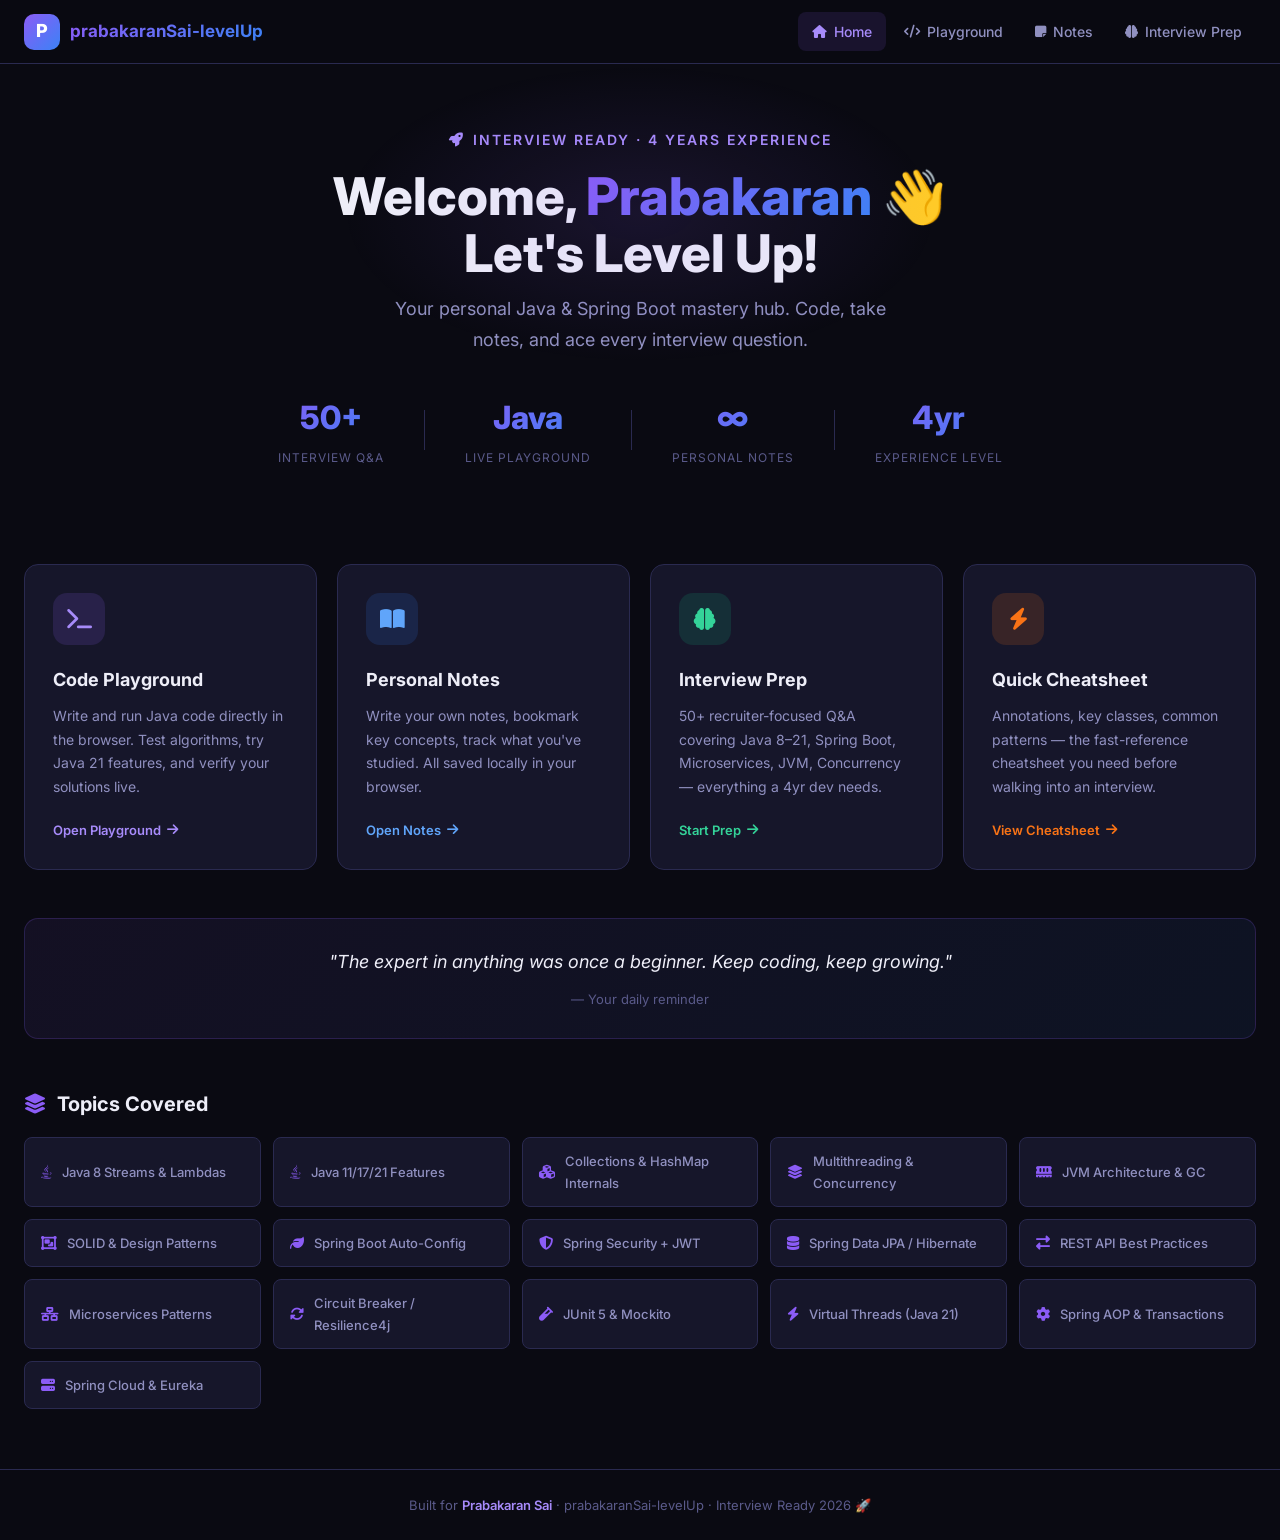
==== index.html @ 243d2703 "Initial commit - prabakaranSai-levelUp website ava & Spring Boot interview prep website with: - Cod" ====
<!DOCTYPE html>
<html lang="en">
<head>
  <meta charset="UTF-8" />
  <meta name="viewport" content="width=device-width, initial-scale=1.0" />
  <title>prabakaranSai-levelUp</title>
  <link rel="stylesheet" href="style.css" />
  <link rel="stylesheet" href="https://cdnjs.cloudflare.com/ajax/libs/font-awesome/6.5.0/css/all.min.css" />
  <style>
    /* ---- Hero ---- */
    .hero {
      padding: 64px 0 48px;
      text-align: center;
      position: relative;
    }
    .hero::before {
      content: '';
      position: absolute;
      top: 0; left: 50%; transform: translateX(-50%);
      width: 600px; height: 300px;
      background: radial-gradient(ellipse, rgba(139,92,246,0.12) 0%, transparent 70%);
      pointer-events: none;
    }
    .hero-greeting {
      font-size: 14px;
      font-weight: 600;
      color: var(--purple-light);
      letter-spacing: 2px;
      text-transform: uppercase;
      margin-bottom: 16px;
      display: flex;
      align-items: center;
      justify-content: center;
      gap: 8px;
    }
    .hero-title {
      font-size: 52px;
      font-weight: 800;
      line-height: 1.1;
      margin-bottom: 12px;
    }
    .hero-title .gradient-text {
      background: var(--gradient);
      -webkit-background-clip: text;
      -webkit-text-fill-color: transparent;
      background-clip: text;
    }
    .hero-subtitle {
      color: var(--text-secondary);
      font-size: 18px;
      max-width: 540px;
      margin: 0 auto 36px;
    }
    .hero-stats {
      display: flex;
      align-items: center;
      justify-content: center;
      gap: 40px;
      margin-bottom: 48px;
      flex-wrap: wrap;
    }
    .stat {
      text-align: center;
    }
    .stat-value {
      font-size: 32px;
      font-weight: 800;
      background: var(--gradient);
      -webkit-background-clip: text;
      -webkit-text-fill-color: transparent;
      background-clip: text;
    }
    .stat-label {
      font-size: 12px;
      color: var(--text-muted);
      text-transform: uppercase;
      letter-spacing: 1px;
      margin-top: 2px;
    }
    .stat-divider {
      width: 1px;
      height: 40px;
      background: var(--border);
    }

    /* ---- Feature Cards ---- */
    .features-grid {
      display: grid;
      grid-template-columns: repeat(auto-fit, minmax(280px, 1fr));
      gap: 20px;
      margin-bottom: 48px;
    }
    .feature-card {
      background: var(--bg-card);
      border: 1px solid var(--border);
      border-radius: var(--radius);
      padding: 28px;
      text-decoration: none;
      color: inherit;
      transition: all 0.3s;
      position: relative;
      overflow: hidden;
      display: block;
    }
    .feature-card::before {
      content: '';
      position: absolute;
      inset: 0;
      opacity: 0;
      transition: opacity 0.3s;
    }
    .feature-card.purple-card::before { background: radial-gradient(ellipse at 30% 30%, rgba(139,92,246,0.08), transparent 60%); }
    .feature-card.blue-card::before   { background: radial-gradient(ellipse at 30% 30%, rgba(59,130,246,0.08), transparent 60%); }
    .feature-card.green-card::before  { background: radial-gradient(ellipse at 30% 30%, rgba(16,185,129,0.08), transparent 60%); }
    .feature-card.orange-card::before { background: radial-gradient(ellipse at 30% 30%, rgba(249,115,22,0.08), transparent 60%); }
    .feature-card:hover::before { opacity: 1; }
    .feature-card:hover {
      border-color: var(--border-light);
      transform: translateY(-4px);
      box-shadow: var(--shadow-card);
    }
    .feature-card.purple-card:hover { border-color: rgba(139,92,246,0.4); box-shadow: var(--glow-purple); }
    .feature-card.blue-card:hover   { border-color: rgba(59,130,246,0.4);  box-shadow: var(--glow-blue); }
    .feature-card.green-card:hover  { border-color: rgba(16,185,129,0.4); }
    .feature-card.orange-card:hover { border-color: rgba(249,115,22,0.4); }

    .feature-icon {
      width: 52px;
      height: 52px;
      border-radius: 14px;
      display: flex;
      align-items: center;
      justify-content: center;
      font-size: 22px;
      margin-bottom: 20px;
    }
    .feature-card.purple-card .feature-icon { background: rgba(139,92,246,0.15); color: var(--purple-light); }
    .feature-card.blue-card   .feature-icon { background: rgba(59,130,246,0.15);  color: var(--blue-light); }
    .feature-card.green-card  .feature-icon { background: rgba(16,185,129,0.15);  color: var(--green-light); }
    .feature-card.orange-card .feature-icon { background: rgba(249,115,22,0.15);  color: var(--orange); }

    .feature-title {
      font-size: 18px;
      font-weight: 700;
      margin-bottom: 8px;
    }
    .feature-desc {
      color: var(--text-secondary);
      font-size: 14px;
      line-height: 1.7;
      margin-bottom: 20px;
    }
    .feature-link {
      font-size: 13px;
      font-weight: 600;
      display: flex;
      align-items: center;
      gap: 6px;
      transition: gap 0.2s;
    }
    .feature-card.purple-card .feature-link { color: var(--purple-light); }
    .feature-card.blue-card   .feature-link { color: var(--blue-light); }
    .feature-card.green-card  .feature-link { color: var(--green-light); }
    .feature-card.orange-card .feature-link { color: var(--orange); }
    .feature-card:hover .feature-link { gap: 10px; }

    /* ---- Topics Overview ---- */
    .topics-section {
      margin-bottom: 60px;
    }
    .topics-grid {
      display: grid;
      grid-template-columns: repeat(auto-fill, minmax(200px, 1fr));
      gap: 12px;
    }
    .topic-chip {
      background: var(--bg-card);
      border: 1px solid var(--border);
      border-radius: var(--radius-sm);
      padding: 12px 16px;
      display: flex;
      align-items: center;
      gap: 10px;
      font-size: 13px;
      font-weight: 500;
      color: var(--text-secondary);
      transition: all 0.2s;
      cursor: default;
    }
    .topic-chip:hover {
      border-color: var(--purple);
      color: var(--text-primary);
      background: rgba(139,92,246,0.05);
    }
    .topic-chip i { font-size: 14px; color: var(--purple); }

    /* ---- Quote ---- */
    .quote-card {
      background: linear-gradient(135deg, rgba(139,92,246,0.08), rgba(59,130,246,0.08));
      border: 1px solid rgba(139,92,246,0.2);
      border-radius: var(--radius);
      padding: 28px 32px;
      text-align: center;
      margin-bottom: 48px;
    }
    .quote-text {
      font-size: 18px;
      font-style: italic;
      color: var(--text-primary);
      line-height: 1.7;
      margin-bottom: 10px;
    }
    .quote-author {
      font-size: 13px;
      color: var(--text-muted);
    }

    /* ---- Footer ---- */
    footer {
      border-top: 1px solid var(--border);
      padding: 24px;
      text-align: center;
      color: var(--text-muted);
      font-size: 13px;
    }
    footer span { color: var(--purple-light); font-weight: 600; }

    @media (max-width: 600px) {
      .hero-title { font-size: 32px; }
      .hero-stats { gap: 20px; }
      .stat-divider { display: none; }
    }
  </style>
</head>
<body>

  <!-- NAVBAR -->
  <nav class="navbar">
    <a href="index.html" class="nav-brand">
      <div class="nav-logo">P</div>
      <span class="nav-title">prabakaranSai-levelUp</span>
    </a>
    <ul class="nav-links">
      <li><a href="index.html" class="active"><i class="fas fa-home"></i> <span>Home</span></a></li>
      <li><a href="playground.html"><i class="fas fa-code"></i> <span>Playground</span></a></li>
      <li><a href="notes.html"><i class="fas fa-sticky-note"></i> <span>Notes</span></a></li>
      <li><a href="interview.html"><i class="fas fa-brain"></i> <span>Interview Prep</span></a></li>
    </ul>
  </nav>

  <!-- HERO -->
  <div class="container">
    <div class="hero fade-up">
      <div class="hero-greeting">
        <i class="fas fa-rocket"></i>
        Interview Ready · 4 Years Experience
      </div>
      <h1 class="hero-title">
        Welcome, <span class="gradient-text">Prabakaran</span> 👋<br/>
        Let's Level Up!
      </h1>
      <p class="hero-subtitle">
        Your personal Java &amp; Spring Boot mastery hub. Code, take notes,
        and ace every interview question.
      </p>

      <div class="hero-stats">
        <div class="stat">
          <div class="stat-value">50+</div>
          <div class="stat-label">Interview Q&amp;A</div>
        </div>
        <div class="stat-divider"></div>
        <div class="stat">
          <div class="stat-value">Java</div>
          <div class="stat-label">Live Playground</div>
        </div>
        <div class="stat-divider"></div>
        <div class="stat">
          <div class="stat-value">∞</div>
          <div class="stat-label">Personal Notes</div>
        </div>
        <div class="stat-divider"></div>
        <div class="stat">
          <div class="stat-value">4yr</div>
          <div class="stat-label">Experience Level</div>
        </div>
      </div>
    </div>

    <!-- FEATURE CARDS -->
    <div class="features-grid fade-up">
      <a href="playground.html" class="feature-card purple-card">
        <div class="feature-icon"><i class="fas fa-terminal"></i></div>
        <div class="feature-title">Code Playground</div>
        <div class="feature-desc">
          Write and run Java code directly in the browser. Test algorithms, try Java 21 features, and verify your solutions live.
        </div>
        <div class="feature-link">Open Playground <i class="fas fa-arrow-right"></i></div>
      </a>

      <a href="notes.html" class="feature-card blue-card">
        <div class="feature-icon"><i class="fas fa-book-open"></i></div>
        <div class="feature-title">Personal Notes</div>
        <div class="feature-desc">
          Write your own notes, bookmark key concepts, track what you've studied. All saved locally in your browser.
        </div>
        <div class="feature-link">Open Notes <i class="fas fa-arrow-right"></i></div>
      </a>

      <a href="interview.html" class="feature-card green-card">
        <div class="feature-icon"><i class="fas fa-brain"></i></div>
        <div class="feature-title">Interview Prep</div>
        <div class="feature-desc">
          50+ recruiter-focused Q&amp;A covering Java 8–21, Spring Boot, Microservices, JVM, Concurrency — everything a 4yr dev needs.
        </div>
        <div class="feature-link">Start Prep <i class="fas fa-arrow-right"></i></div>
      </a>

      <a href="interview.html#cheatsheet" class="feature-card orange-card">
        <div class="feature-icon"><i class="fas fa-bolt"></i></div>
        <div class="feature-title">Quick Cheatsheet</div>
        <div class="feature-desc">
          Annotations, key classes, common patterns — the fast-reference cheatsheet you need before walking into an interview.
        </div>
        <div class="feature-link">View Cheatsheet <i class="fas fa-arrow-right"></i></div>
      </a>
    </div>

    <!-- MOTIVATIONAL QUOTE -->
    <div class="quote-card fade-up">
      <div class="quote-text">"The expert in anything was once a beginner. Keep coding, keep growing."</div>
      <div class="quote-author">— Your daily reminder</div>
    </div>

    <!-- TOPICS OVERVIEW -->
    <div class="topics-section fade-up">
      <h2 class="section-title"><i class="fas fa-layer-group"></i> Topics Covered</h2>
      <div class="topics-grid">
        <div class="topic-chip"><i class="fab fa-java"></i> Java 8 Streams &amp; Lambdas</div>
        <div class="topic-chip"><i class="fab fa-java"></i> Java 11/17/21 Features</div>
        <div class="topic-chip"><i class="fas fa-cubes"></i> Collections &amp; HashMap Internals</div>
        <div class="topic-chip"><i class="fas fa-layer-group"></i> Multithreading &amp; Concurrency</div>
        <div class="topic-chip"><i class="fas fa-memory"></i> JVM Architecture &amp; GC</div>
        <div class="topic-chip"><i class="fas fa-object-group"></i> SOLID &amp; Design Patterns</div>
        <div class="topic-chip"><i class="fas fa-leaf"></i> Spring Boot Auto-Config</div>
        <div class="topic-chip"><i class="fas fa-shield-alt"></i> Spring Security + JWT</div>
        <div class="topic-chip"><i class="fas fa-database"></i> Spring Data JPA / Hibernate</div>
        <div class="topic-chip"><i class="fas fa-exchange-alt"></i> REST API Best Practices</div>
        <div class="topic-chip"><i class="fas fa-network-wired"></i> Microservices Patterns</div>
        <div class="topic-chip"><i class="fas fa-sync-alt"></i> Circuit Breaker / Resilience4j</div>
        <div class="topic-chip"><i class="fas fa-vial"></i> JUnit 5 &amp; Mockito</div>
        <div class="topic-chip"><i class="fas fa-bolt"></i> Virtual Threads (Java 21)</div>
        <div class="topic-chip"><i class="fas fa-cog"></i> Spring AOP &amp; Transactions</div>
        <div class="topic-chip"><i class="fas fa-server"></i> Spring Cloud &amp; Eureka</div>
      </div>
    </div>

  </div><!-- /container -->

  <footer>
    Built for <span>Prabakaran Sai</span> · prabakaranSai-levelUp · Interview Ready 2026 🚀
  </footer>

</body>
</html>
---- style.css ----
/* ================================================
   prabakaranSai-levelUp | Global Stylesheet
   ================================================ */

@import url('https://fonts.googleapis.com/css2?family=Inter:wght@300;400;500;600;700;800&family=Fira+Code:wght@400;500&display=swap');

* {
  margin: 0;
  padding: 0;
  box-sizing: border-box;
}

:root {
  --bg-primary:    #0a0a12;
  --bg-secondary:  #10101e;
  --bg-card:       #16162a;
  --bg-hover:      #1e1e38;
  --border:        #2a2a50;
  --border-light:  #3a3a65;

  --text-primary:  #eeeef8;
  --text-secondary:#9090c0;
  --text-muted:    #5a5a8a;

  --purple:        #8b5cf6;
  --purple-light:  #a78bfa;
  --purple-dark:   #6d28d9;
  --blue:          #3b82f6;
  --blue-light:    #60a5fa;
  --cyan:          #06b6d4;
  --green:         #10b981;
  --green-light:   #34d399;
  --yellow:        #f59e0b;
  --orange:        #f97316;
  --red:           #ef4444;
  --pink:          #ec4899;

  --gradient:      linear-gradient(135deg, #8b5cf6 0%, #3b82f6 100%);
  --gradient-warm: linear-gradient(135deg, #f59e0b 0%, #ef4444 100%);
  --gradient-cool: linear-gradient(135deg, #06b6d4 0%, #10b981 100%);
  --gradient-pink: linear-gradient(135deg, #ec4899 0%, #8b5cf6 100%);

  --radius:        14px;
  --radius-sm:     8px;
  --radius-xs:     5px;
  --shadow:        0 4px 24px rgba(0,0,0,0.5);
  --shadow-card:   0 8px 32px rgba(0,0,0,0.4);
  --glow-purple:   0 0 40px rgba(139,92,246,0.2);
  --glow-blue:     0 0 40px rgba(59,130,246,0.2);
}

html { scroll-behavior: smooth; }

body {
  font-family: 'Inter', system-ui, sans-serif;
  background: var(--bg-primary);
  color: var(--text-primary);
  line-height: 1.7;
  min-height: 100vh;
  overflow-x: hidden;
}

/* ===== SCROLLBAR ===== */
::-webkit-scrollbar { width: 6px; height: 6px; }
::-webkit-scrollbar-track { background: var(--bg-secondary); }
::-webkit-scrollbar-thumb { background: var(--border-light); border-radius: 3px; }
::-webkit-scrollbar-thumb:hover { background: var(--purple); }

/* ===== NAVIGATION ===== */
.navbar {
  position: sticky;
  top: 0;
  z-index: 100;
  background: rgba(10,10,18,0.95);
  backdrop-filter: blur(20px);
  border-bottom: 1px solid var(--border);
  padding: 0 24px;
  height: 64px;
  display: flex;
  align-items: center;
  justify-content: space-between;
}

.nav-brand {
  display: flex;
  align-items: center;
  gap: 10px;
  text-decoration: none;
}

.nav-logo {
  width: 36px;
  height: 36px;
  background: var(--gradient);
  border-radius: 10px;
  display: flex;
  align-items: center;
  justify-content: center;
  font-size: 18px;
  font-weight: 800;
  color: white;
  flex-shrink: 0;
}

.nav-title {
  font-size: 17px;
  font-weight: 700;
  background: var(--gradient);
  -webkit-background-clip: text;
  -webkit-text-fill-color: transparent;
  background-clip: text;
}

.nav-links {
  display: flex;
  align-items: center;
  gap: 4px;
  list-style: none;
}

.nav-links a {
  display: flex;
  align-items: center;
  gap: 7px;
  color: var(--text-secondary);
  text-decoration: none;
  padding: 8px 14px;
  border-radius: var(--radius-sm);
  font-size: 14px;
  font-weight: 500;
  transition: all 0.2s;
}

.nav-links a:hover,
.nav-links a.active {
  color: var(--text-primary);
  background: var(--bg-hover);
}

.nav-links a.active {
  color: var(--purple-light);
  background: rgba(139,92,246,0.12);
}

.nav-links a i { font-size: 13px; }

/* ===== LAYOUT ===== */
.container {
  max-width: 1280px;
  margin: 0 auto;
  padding: 0 24px;
}

.page-header {
  padding: 48px 0 32px;
  text-align: center;
}

.page-title {
  font-size: 36px;
  font-weight: 800;
  background: var(--gradient);
  -webkit-background-clip: text;
  -webkit-text-fill-color: transparent;
  background-clip: text;
  margin-bottom: 10px;
}

.page-subtitle {
  color: var(--text-secondary);
  font-size: 16px;
}

/* ===== CARDS ===== */
.card {
  background: var(--bg-card);
  border: 1px solid var(--border);
  border-radius: var(--radius);
  padding: 24px;
  transition: all 0.3s;
}

.card:hover {
  border-color: var(--border-light);
  box-shadow: var(--shadow-card);
  transform: translateY(-2px);
}

.card-grid {
  display: grid;
  grid-template-columns: repeat(auto-fill, minmax(280px, 1fr));
  gap: 20px;
}

/* ===== BUTTONS ===== */
.btn {
  display: inline-flex;
  align-items: center;
  gap: 8px;
  padding: 10px 20px;
  border-radius: var(--radius-sm);
  border: none;
  cursor: pointer;
  font-size: 14px;
  font-weight: 600;
  font-family: inherit;
  transition: all 0.2s;
  text-decoration: none;
  white-space: nowrap;
}

.btn-primary {
  background: var(--gradient);
  color: white;
  box-shadow: 0 4px 15px rgba(139,92,246,0.35);
}

.btn-primary:hover {
  opacity: 0.9;
  box-shadow: 0 6px 20px rgba(139,92,246,0.5);
  transform: translateY(-1px);
}

.btn-secondary {
  background: var(--bg-hover);
  color: var(--text-primary);
  border: 1px solid var(--border);
}

.btn-secondary:hover {
  background: var(--border);
  border-color: var(--border-light);
}

.btn-success {
  background: linear-gradient(135deg, #10b981, #059669);
  color: white;
  box-shadow: 0 4px 15px rgba(16,185,129,0.3);
}

.btn-success:hover {
  opacity: 0.9;
  transform: translateY(-1px);
}

.btn-danger {
  background: transparent;
  color: var(--red);
  border: 1px solid rgba(239,68,68,0.3);
}

.btn-danger:hover {
  background: rgba(239,68,68,0.1);
  border-color: var(--red);
}

.btn-sm {
  padding: 6px 12px;
  font-size: 12px;
}

.btn-lg {
  padding: 14px 28px;
  font-size: 16px;
}

.btn:disabled {
  opacity: 0.5;
  cursor: not-allowed;
  transform: none !important;
}

/* ===== BADGES ===== */
.badge {
  display: inline-flex;
  align-items: center;
  gap: 4px;
  padding: 3px 10px;
  border-radius: 20px;
  font-size: 11px;
  font-weight: 600;
  text-transform: uppercase;
  letter-spacing: 0.5px;
}

.badge-easy   { background: rgba(16,185,129,0.15);  color: var(--green-light); }
.badge-medium { background: rgba(245,158,11,0.15);  color: var(--yellow); }
.badge-hard   { background: rgba(239,68,68,0.15);   color: var(--red); }
.badge-java   { background: rgba(249,115,22,0.15);  color: var(--orange); }
.badge-spring { background: rgba(16,185,129,0.15);  color: var(--green-light); }
.badge-micro  { background: rgba(59,130,246,0.15);  color: var(--blue-light); }
.badge-new    { background: rgba(139,92,246,0.15);  color: var(--purple-light); }

/* ===== FORMS ===== */
.form-group { margin-bottom: 16px; }

.form-label {
  display: block;
  font-size: 13px;
  font-weight: 600;
  color: var(--text-secondary);
  margin-bottom: 6px;
  text-transform: uppercase;
  letter-spacing: 0.5px;
}

.form-input,
.form-textarea,
.form-select {
  width: 100%;
  background: var(--bg-secondary);
  border: 1px solid var(--border);
  border-radius: var(--radius-sm);
  color: var(--text-primary);
  font-family: inherit;
  font-size: 14px;
  padding: 10px 14px;
  transition: border-color 0.2s, box-shadow 0.2s;
  outline: none;
}

.form-input:focus,
.form-textarea:focus,
.form-select:focus {
  border-color: var(--purple);
  box-shadow: 0 0 0 3px rgba(139,92,246,0.15);
}

.form-textarea {
  resize: vertical;
  min-height: 100px;
  line-height: 1.6;
}

.form-select option { background: var(--bg-card); }

/* ===== ACCORDION ===== */
.accordion-item {
  border: 1px solid var(--border);
  border-radius: var(--radius);
  margin-bottom: 12px;
  overflow: hidden;
  transition: all 0.2s;
}

.accordion-item:hover { border-color: var(--border-light); }

.accordion-item.reviewed {
  border-color: rgba(16,185,129,0.35);
  background: rgba(16,185,129,0.03);
}

.accordion-header {
  display: flex;
  align-items: center;
  justify-content: space-between;
  padding: 18px 20px;
  cursor: pointer;
  user-select: none;
  background: var(--bg-card);
  transition: background 0.2s;
  gap: 16px;
}

.accordion-header:hover { background: var(--bg-hover); }

.accordion-question {
  font-size: 15px;
  font-weight: 600;
  color: var(--text-primary);
  flex: 1;
  line-height: 1.5;
}

.accordion-meta {
  display: flex;
  align-items: center;
  gap: 8px;
  flex-shrink: 0;
}

.accordion-icon {
  color: var(--text-muted);
  font-size: 12px;
  transition: transform 0.3s;
  flex-shrink: 0;
}

.accordion-item.open .accordion-icon { transform: rotate(180deg); }

.accordion-body {
  display: none;
  padding: 0 20px 20px;
  background: var(--bg-card);
  border-top: 1px solid var(--border);
}

.accordion-item.open .accordion-body { display: block; }

.accordion-body p {
  color: var(--text-secondary);
  font-size: 14px;
  line-height: 1.8;
  margin-top: 16px;
}

.accordion-body ul, .accordion-body ol {
  color: var(--text-secondary);
  font-size: 14px;
  padding-left: 20px;
  margin-top: 10px;
  line-height: 1.9;
}

.accordion-body li { margin-bottom: 4px; }

.accordion-body strong { color: var(--text-primary); }

.accordion-body .code-block {
  background: var(--bg-secondary);
  border: 1px solid var(--border);
  border-radius: var(--radius-sm);
  padding: 16px;
  margin-top: 14px;
  font-family: 'Fira Code', monospace;
  font-size: 13px;
  color: #a8d8a8;
  overflow-x: auto;
  line-height: 1.7;
  white-space: pre;
}

.accordion-body .tip {
  background: rgba(139,92,246,0.08);
  border-left: 3px solid var(--purple);
  border-radius: 0 var(--radius-sm) var(--radius-sm) 0;
  padding: 12px 16px;
  margin-top: 14px;
  font-size: 13px;
  color: var(--purple-light);
}

.accordion-body .tip strong { color: var(--purple-light); }

/* ===== TABS ===== */
.tabs {
  display: flex;
  gap: 4px;
  background: var(--bg-secondary);
  border: 1px solid var(--border);
  border-radius: var(--radius);
  padding: 6px;
  margin-bottom: 24px;
  overflow-x: auto;
  flex-wrap: wrap;
}

.tab-btn {
  padding: 9px 18px;
  border: none;
  background: transparent;
  color: var(--text-secondary);
  border-radius: var(--radius-sm);
  cursor: pointer;
  font-size: 13px;
  font-weight: 600;
  font-family: inherit;
  transition: all 0.2s;
  white-space: nowrap;
  display: flex;
  align-items: center;
  gap: 7px;
}

.tab-btn:hover { color: var(--text-primary); background: var(--bg-hover); }

.tab-btn.active {
  background: var(--gradient);
  color: white;
  box-shadow: 0 2px 10px rgba(139,92,246,0.35);
}

.tab-content { display: none; }
.tab-content.active { display: block; }

/* ===== UTILITIES ===== */
.flex         { display: flex; }
.flex-col     { display: flex; flex-direction: column; }
.items-center { align-items: center; }
.justify-between { justify-content: space-between; }
.gap-8  { gap: 8px; }
.gap-12 { gap: 12px; }
.gap-16 { gap: 16px; }
.gap-20 { gap: 20px; }
.mt-8   { margin-top: 8px; }
.mt-12  { margin-top: 12px; }
.mt-16  { margin-top: 16px; }
.mt-24  { margin-top: 24px; }
.mb-16  { margin-bottom: 16px; }
.mb-24  { margin-bottom: 24px; }
.w-full { width: 100%; }
.text-sm    { font-size: 13px; }
.text-muted { color: var(--text-muted); }
.text-green { color: var(--green); }
.text-red   { color: var(--red); }
.text-yellow { color: var(--yellow); }
.text-purple { color: var(--purple-light); }
.font-mono  { font-family: 'Fira Code', monospace; }

.section-title {
  font-size: 20px;
  font-weight: 700;
  color: var(--text-primary);
  margin-bottom: 16px;
  display: flex;
  align-items: center;
  gap: 10px;
}

.section-title i { color: var(--purple); }

.divider {
  height: 1px;
  background: var(--border);
  margin: 24px 0;
}

/* ===== PROGRESS BAR ===== */
.progress-bar {
  height: 6px;
  background: var(--border);
  border-radius: 3px;
  overflow: hidden;
}

.progress-fill {
  height: 100%;
  background: var(--gradient);
  border-radius: 3px;
  transition: width 0.5s ease;
}

/* ===== TOAST ===== */
.toast {
  position: fixed;
  bottom: 24px;
  right: 24px;
  background: var(--bg-card);
  border: 1px solid var(--border);
  border-radius: var(--radius);
  padding: 14px 20px;
  display: flex;
  align-items: center;
  gap: 10px;
  font-size: 14px;
  font-weight: 500;
  box-shadow: var(--shadow);
  z-index: 1000;
  transform: translateY(100px);
  opacity: 0;
  transition: all 0.3s cubic-bezier(0.34, 1.56, 0.64, 1);
}

.toast.show {
  transform: translateY(0);
  opacity: 1;
}

.toast.success { border-color: var(--green); }
.toast.success i { color: var(--green); }
.toast.error { border-color: var(--red); }
.toast.error i { color: var(--red); }
.toast.info { border-color: var(--purple); }
.toast.info i { color: var(--purple); }

/* ===== EMPTY STATE ===== */
.empty-state {
  text-align: center;
  padding: 60px 20px;
  color: var(--text-muted);
}

.empty-state i {
  font-size: 48px;
  margin-bottom: 16px;
  display: block;
  opacity: 0.4;
}

.empty-state p { font-size: 15px; }

/* ===== SEARCH ===== */
.search-box {
  position: relative;
}

.search-box i {
  position: absolute;
  left: 12px;
  top: 50%;
  transform: translateY(-50%);
  color: var(--text-muted);
  font-size: 14px;
}

.search-box input {
  padding-left: 36px;
}

/* ===== MODAL ===== */
.modal-overlay {
  position: fixed;
  inset: 0;
  background: rgba(0,0,0,0.7);
  backdrop-filter: blur(4px);
  z-index: 200;
  display: flex;
  align-items: center;
  justify-content: center;
  padding: 20px;
  opacity: 0;
  pointer-events: none;
  transition: opacity 0.2s;
}

.modal-overlay.show {
  opacity: 1;
  pointer-events: all;
}

.modal {
  background: var(--bg-card);
  border: 1px solid var(--border-light);
  border-radius: var(--radius);
  padding: 28px;
  width: 100%;
  max-width: 560px;
  box-shadow: var(--shadow-card);
  transform: scale(0.95);
  transition: transform 0.2s;
}

.modal-overlay.show .modal { transform: scale(1); }

.modal-header {
  display: flex;
  align-items: center;
  justify-content: space-between;
  margin-bottom: 20px;
}

.modal-title {
  font-size: 18px;
  font-weight: 700;
}

.modal-close {
  background: none;
  border: none;
  color: var(--text-muted);
  cursor: pointer;
  font-size: 18px;
  padding: 4px;
  transition: color 0.2s;
}

.modal-close:hover { color: var(--text-primary); }

/* ===== ANIMATIONS ===== */
@keyframes fadeUp {
  from { opacity: 0; transform: translateY(20px); }
  to   { opacity: 1; transform: translateY(0); }
}

@keyframes pulse {
  0%, 100% { opacity: 1; }
  50% { opacity: 0.6; }
}

@keyframes spin {
  to { transform: rotate(360deg); }
}

.fade-up { animation: fadeUp 0.4s ease forwards; }

.spinner {
  display: inline-block;
  width: 16px;
  height: 16px;
  border: 2px solid rgba(255,255,255,0.3);
  border-top-color: white;
  border-radius: 50%;
  animation: spin 0.7s linear infinite;
}

/* ===== RESPONSIVE ===== */
@media (max-width: 768px) {
  .navbar { padding: 0 16px; }
  .nav-title { display: none; }
  .nav-links a span { display: none; }
  .container { padding: 0 16px; }
  .page-title { font-size: 26px; }
  .card-grid { grid-template-columns: 1fr; }
  .tabs { padding: 4px; }
  .tab-btn { padding: 8px 12px; font-size: 12px; }
}
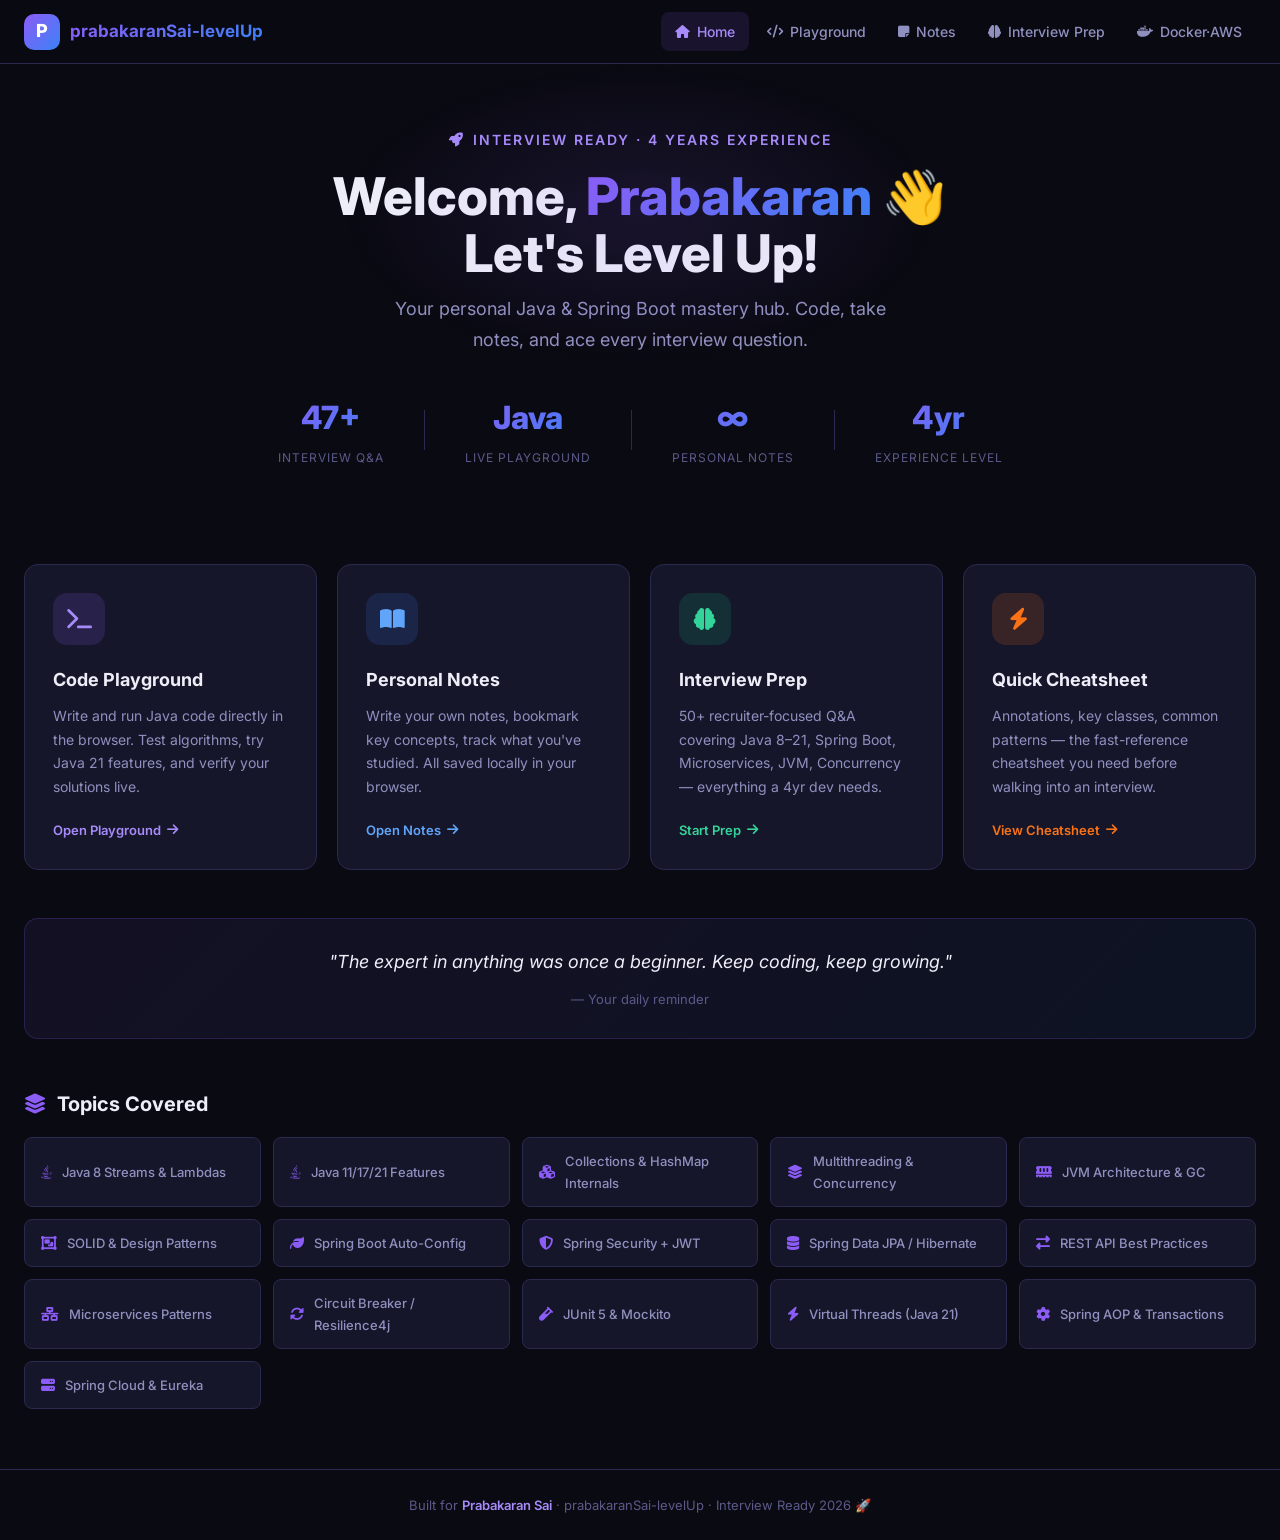
==== commit 032dd5f0: "Update index.html" ====
--- a/index.html
+++ b/index.html
@@ -245,6 +245,7 @@
       <li><a href="playground.html"><i class="fas fa-code"></i> <span>Playground</span></a></li>
       <li><a href="notes.html"><i class="fas fa-sticky-note"></i> <span>Notes</span></a></li>
       <li><a href="interview.html"><i class="fas fa-brain"></i> <span>Interview Prep</span></a></li>
+      <li><a href="docker-aws-cicd.html"><i class="fab fa-docker"></i> <span>Docker·AWS</span></a></li>
     </ul>
   </nav>
 
@@ -266,7 +267,7 @@
 
       <div class="hero-stats">
         <div class="stat">
-          <div class="stat-value">50+</div>
+          <div class="stat-value">47+</div>
           <div class="stat-label">Interview Q&amp;A</div>
         </div>
         <div class="stat-divider"></div>
